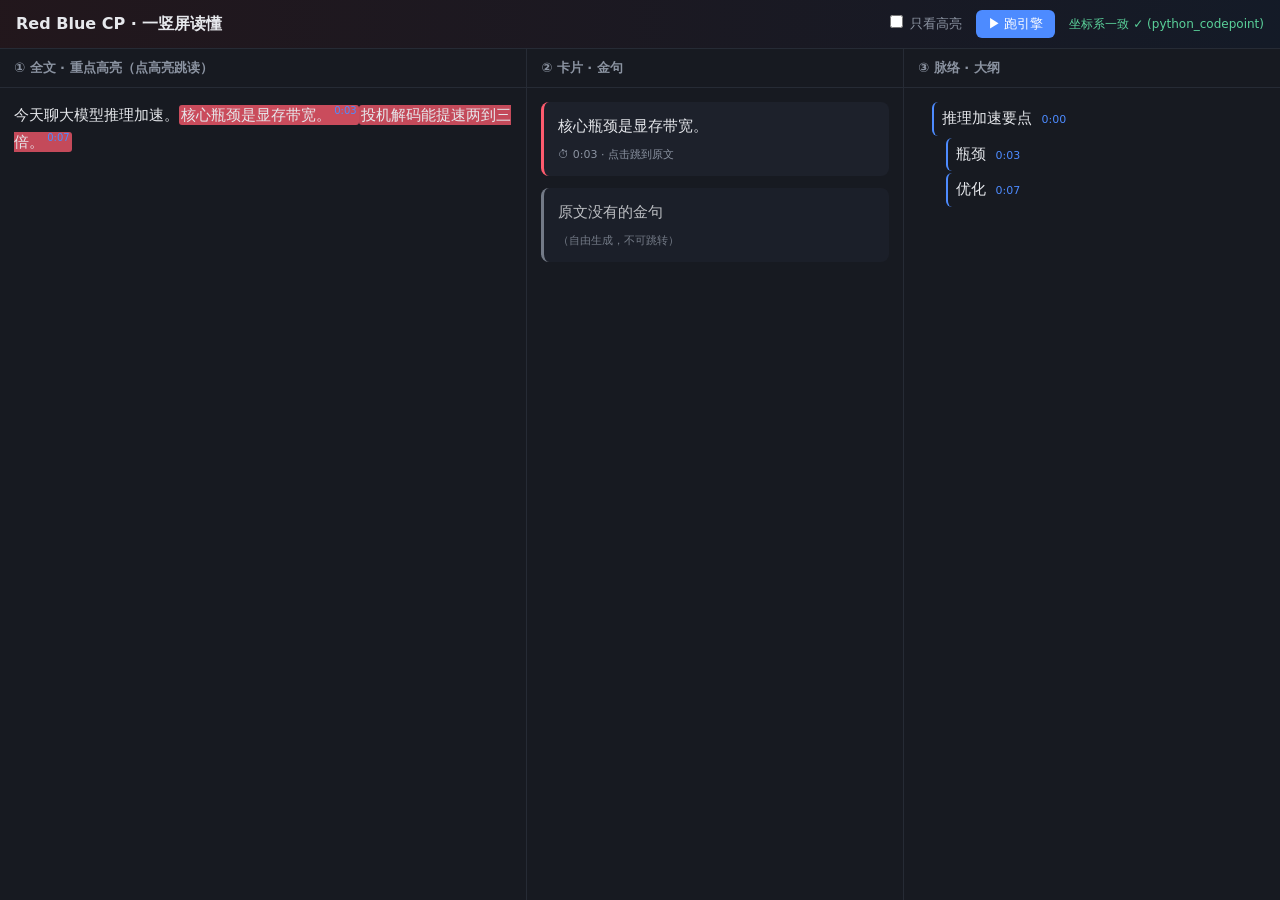
==== desktop/frontend/index.html @ 5aded584 "feat(desktop): M6e+d 最小桌面壳（Tauri v2 + PyInstaller sidecar + 三形态渲染） - sidecar spike：rbcp_sidecar.py 读" ====
<!DOCTYPE html>
<html lang="zh-CN">
<head>
  <meta charset="UTF-8" />
  <meta name="viewport" content="width=device-width, initial-scale=1.0" />
  <title>RBCP Desktop · 三形态速览</title>
  <link rel="stylesheet" href="styles.css" />
</head>
<body>
  <header class="topbar">
    <h1>Red Blue CP · 一竖屏读懂</h1>
    <div class="controls">
      <label class="switch">
        <input type="checkbox" id="only-highlights" />
        只看高亮
      </label>
      <button id="run-sidecar" title="联调期调 PyInstaller sidecar 跑引擎">▶ 跑引擎</button>
      <span id="sha-banner"></span>
    </div>
  </header>

  <main id="three-forms" class="grid">
    <section id="col-fulltext" class="col">
      <div class="col-head">① 全文 · 重点高亮（点高亮跳读）</div>
      <div class="col-body"></div>
    </section>
    <section id="col-cards" class="col">
      <div class="col-head">② 卡片 · 金句</div>
      <div class="col-body"></div>
    </section>
    <section id="col-outline" class="col">
      <div class="col-head">③ 脉络 · 大纲</div>
      <div class="col-body"></div>
    </section>
  </main>

  <script type="module" src="app.js"></script>
</body>
</html>
---- desktop/frontend/styles.css ----
:root {
  --bg: #0f1115;
  --panel: #171a21;
  --border: #262b35;
  --text: #e6e8ec;
  --muted: #8b93a1;
  --accent: #ff5b6e;   /* 红 */
  --accent2: #4d8bff;  /* 蓝 */
  --hl-base: 255, 91, 110;
}

* { box-sizing: border-box; }
html, body { height: 100%; margin: 0; }
body {
  background: var(--bg);
  color: var(--text);
  font: 15px/1.7 -apple-system, "PingFang SC", "Microsoft YaHei", system-ui, sans-serif;
  display: flex;
  flex-direction: column;
}

.topbar {
  display: flex;
  align-items: center;
  justify-content: space-between;
  padding: 10px 16px;
  border-bottom: 1px solid var(--border);
  background: linear-gradient(90deg, rgba(255,91,110,.08), rgba(77,139,255,.08));
}
.topbar h1 { font-size: 16px; margin: 0; font-weight: 600; }
.controls { display: flex; align-items: center; gap: 14px; }
.switch { font-size: 13px; color: var(--muted); cursor: pointer; user-select: none; }
#run-sidecar {
  background: var(--accent2); color: #fff; border: 0; border-radius: 6px;
  padding: 5px 12px; font-size: 13px; cursor: pointer;
}
#run-sidecar:hover { filter: brightness(1.1); }
#sha-banner { font-size: 12px; }
.sha-ok { color: #5ad19a; }
.sha-bad { color: var(--accent); font-weight: 600; }

/* 同屏三块：一竖屏读懂 */
.grid {
  flex: 1;
  display: grid;
  grid-template-columns: 1.4fr 1fr 1fr;
  gap: 1px;
  background: var(--border);
  overflow: hidden;
}
.col {
  background: var(--panel);
  display: flex;
  flex-direction: column;
  min-height: 0;
}
.col-head {
  padding: 8px 14px;
  font-size: 13px;
  font-weight: 600;
  color: var(--muted);
  border-bottom: 1px solid var(--border);
  position: sticky;
  top: 0;
  background: var(--panel);
}
.col-body { padding: 14px; overflow-y: auto; flex: 1; }

/* ① 全文 + 高亮 */
.fulltext { white-space: pre-wrap; word-break: break-word; }
.fulltext .plain { color: var(--text); }
.hl {
  background: rgba(var(--hl-base), var(--hl-alpha, 0.5));
  border-radius: 3px;
  padding: 1px 2px;
  cursor: pointer;
  transition: outline .15s;
}
.hl:hover { outline: 1px solid var(--accent); }
.hl .ts { font-size: 10px; color: var(--accent2); vertical-align: super; }
.fulltext.only-hl .plain { opacity: 0.18; }
.fulltext.only-hl .hl { background: rgba(var(--hl-base), 0.65); }
@keyframes flash {
  0% { outline: 2px solid var(--accent); }
  100% { outline: 2px solid transparent; }
}
.hl.flash { animation: flash 1.2s ease-out; }

/* ② 卡片 */
.cards { display: flex; flex-direction: column; gap: 12px; }
.card {
  margin: 0;
  background: #1d212b;
  border-left: 3px solid var(--accent);
  border-radius: 8px;
  padding: 12px 14px;
}
.card.free { border-left-color: var(--muted); opacity: 0.8; }
.card.clickable { cursor: pointer; }
.card.clickable:hover { background: #232834; }
.card .quote { margin: 0 0 6px; font-size: 15px; }
.card .meta { font-size: 11px; color: var(--muted); }

/* ③ 大纲 */
.outline, .outline ul { list-style: none; margin: 0; padding-left: 14px; }
.outline > li { margin-bottom: 4px; }
.ol-title {
  padding: 4px 8px;
  border-radius: 6px;
  border-left: 2px solid var(--accent2);
  margin-bottom: 2px;
}
.ol-title.clickable { cursor: pointer; }
.ol-title.clickable:hover { background: #232834; }
.ol-title.free { color: var(--muted); border-left-color: var(--border); }
.ol-title .ts { font-size: 11px; color: var(--accent2); margin-left: 6px; }
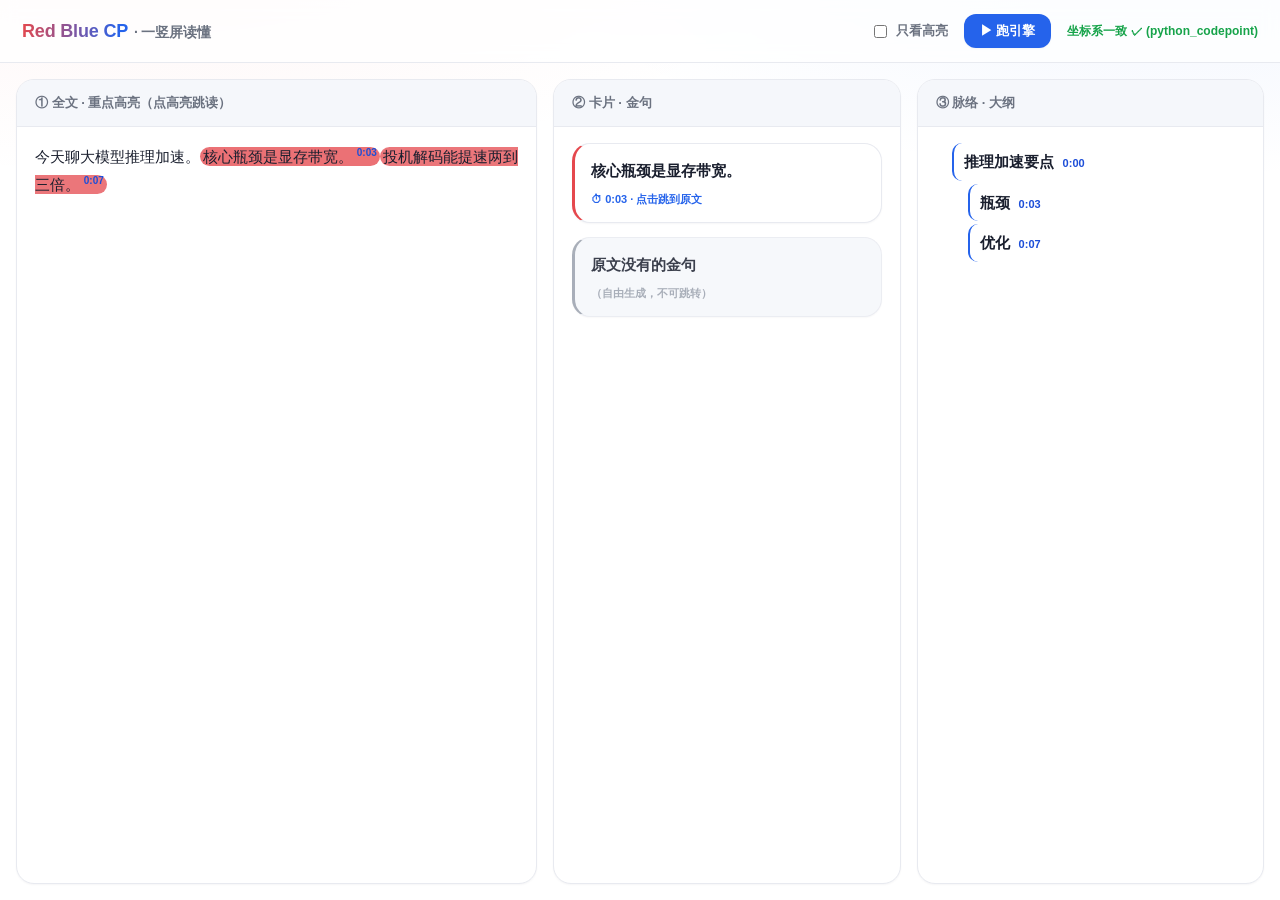
==== commit 3aefbc5f: "design(desktop): Desktop 套用 V0.5「红蓝品牌」设计系统 + 立 DESIGN.md 用户反馈 Desktop 第一版（fan-out spike）是暗色 generic " ====
--- a/desktop/frontend/index.html
+++ b/desktop/frontend/index.html
@@ -4,11 +4,13 @@
   <meta charset="UTF-8" />
   <meta name="viewport" content="width=device-width, initial-scale=1.0" />
   <title>RBCP Desktop · 三形态速览</title>
+  <link rel="preconnect" href="https://fonts.bunny.net" crossorigin />
+  <link href="https://fonts.bunny.net/css?family=plus-jakarta-sans:500,600,700,800" rel="stylesheet" />
   <link rel="stylesheet" href="styles.css" />
 </head>
 <body>
   <header class="topbar">
-    <h1>Red Blue CP · 一竖屏读懂</h1>
+    <h1><span class="brand">Red Blue CP</span><span class="tag">· 一竖屏读懂</span></h1>
     <div class="controls">
       <label class="switch">
         <input type="checkbox" id="only-highlights" />
--- a/desktop/frontend/styles.css
+++ b/desktop/frontend/styles.css
@@ -1,116 +1,178 @@
+/* RBCP Desktop · 红蓝品牌设计系统（与 WebUI app/web/templates/base.html 同源，见 DESIGN.md）
+   红蓝撞色 / 大圆角 / 活泼友好 / 内容优先。亮色主题，白底双 glow。 */
 :root {
-  --bg: #0f1115;
-  --panel: #171a21;
-  --border: #262b35;
-  --text: #e6e8ec;
-  --muted: #8b93a1;
-  --accent: #ff5b6e;   /* 红 */
-  --accent2: #4d8bff;  /* 蓝 */
-  --hl-base: 255, 91, 110;
+  color-scheme: light;
+
+  --rb-red: #e5484d;
+  --rb-red-strong: #cf3a40;
+  --rb-blue: #2563eb;
+  --rb-blue-strong: #1d4ed8;
+  --rb-green: #16a34a;
+  --rb-amber: #d9821a;
+
+  --text: #1a1f2e;
+  --muted: #6b7280;
+  --faint: #9aa1ad;
+  --line: #e8eaf0;
+  --bg: #ffffff;
+  --soft: #f5f7fb;
+  --soft-2: #eef1f8;
+
+  --r-card: 18px;
+  --r-btn: 12px;
+  --r-sm: 10px;
+  --r-pill: 999px;
+  --shadow-sm: 0 1px 2px rgba(20, 30, 60, 0.04);
+  --shadow-md: 0 6px 22px rgba(20, 30, 60, 0.08);
+
+  --font-ui: "Plus Jakarta Sans", -apple-system, BlinkMacSystemFont, "Segoe UI",
+    "PingFang SC", "Hiragino Sans GB", "Microsoft YaHei", sans-serif;
+  --font-mono: ui-monospace, SFMono-Regular, "JetBrains Mono", Menlo, Consolas, monospace;
+
+  --hl-base: 229, 72, 77;   /* --rb-red 的 rgb，给高亮半透明底用 */
 }
 
 * { box-sizing: border-box; }
 html, body { height: 100%; margin: 0; }
 body {
-  background: var(--bg);
   color: var(--text);
-  font: 15px/1.7 -apple-system, "PingFang SC", "Microsoft YaHei", system-ui, sans-serif;
+  background:
+    radial-gradient(1100px 420px at 12% -8%, rgba(229, 72, 77, 0.06), transparent 60%),
+    radial-gradient(1100px 420px at 92% -8%, rgba(37, 99, 235, 0.07), transparent 60%),
+    var(--bg);
+  font-family: var(--font-ui);
+  font-size: 15px;
+  line-height: 1.7;
+  font-weight: 500;
+  -webkit-font-smoothing: antialiased;
   display: flex;
   flex-direction: column;
 }
 
+/* 顶栏 */
 .topbar {
   display: flex;
   align-items: center;
   justify-content: space-between;
-  padding: 10px 16px;
-  border-bottom: 1px solid var(--border);
-  background: linear-gradient(90deg, rgba(255,91,110,.08), rgba(77,139,255,.08));
+  padding: 14px 22px;
+  border-bottom: 1px solid var(--line);
+  background: rgba(255, 255, 255, 0.72);
+  backdrop-filter: saturate(1.4) blur(8px);
 }
-.topbar h1 { font-size: 16px; margin: 0; font-weight: 600; }
-.controls { display: flex; align-items: center; gap: 14px; }
-.switch { font-size: 13px; color: var(--muted); cursor: pointer; user-select: none; }
+.topbar h1 {
+  margin: 0;
+  font-size: 18px;
+  font-weight: 800;
+  letter-spacing: -0.01em;
+}
+/* 签名红→蓝渐变品牌字 */
+.topbar h1 .brand {
+  background: linear-gradient(96deg, var(--rb-red) 0%, var(--rb-blue) 92%);
+  -webkit-background-clip: text;
+  background-clip: text;
+  color: transparent;
+}
+.topbar h1 .tag { color: var(--muted); font-weight: 600; font-size: 14px; margin-left: 6px; }
+
+.controls { display: flex; align-items: center; gap: 16px; }
+.switch {
+  font-size: 13px; color: var(--muted); cursor: pointer; user-select: none;
+  font-weight: 600; display: inline-flex; align-items: center; gap: 6px;
+}
+.switch input { accent-color: var(--rb-red); }
 #run-sidecar {
-  background: var(--accent2); color: #fff; border: 0; border-radius: 6px;
-  padding: 5px 12px; font-size: 13px; cursor: pointer;
+  background: var(--rb-blue); color: #fff; border: 0; border-radius: var(--r-btn);
+  padding: 8px 16px; font-size: 13px; font-weight: 700; cursor: pointer;
+  font-family: inherit; box-shadow: var(--shadow-sm);
+  transition: filter .15s, transform .05s, box-shadow .15s;
 }
-#run-sidecar:hover { filter: brightness(1.1); }
-#sha-banner { font-size: 12px; }
-.sha-ok { color: #5ad19a; }
-.sha-bad { color: var(--accent); font-weight: 600; }
+#run-sidecar:hover { filter: brightness(1.06); box-shadow: var(--shadow-md); }
+#run-sidecar:active { transform: translateY(1px); }
+#sha-banner { font-size: 12px; font-weight: 600; }
+.sha-ok { color: var(--rb-green); }
+.sha-bad { color: var(--rb-red); font-weight: 700; }
 
 /* 同屏三块：一竖屏读懂 */
 .grid {
   flex: 1;
   display: grid;
-  grid-template-columns: 1.4fr 1fr 1fr;
-  gap: 1px;
-  background: var(--border);
+  grid-template-columns: 1.5fr 1fr 1fr;
+  gap: 16px;
+  padding: 16px;
   overflow: hidden;
 }
 .col {
-  background: var(--panel);
+  background: var(--bg);
+  border: 1px solid var(--line);
+  border-radius: var(--r-card);
+  box-shadow: var(--shadow-sm);
   display: flex;
   flex-direction: column;
   min-height: 0;
+  overflow: hidden;
 }
 .col-head {
-  padding: 8px 14px;
+  padding: 12px 18px;
   font-size: 13px;
-  font-weight: 600;
+  font-weight: 700;
   color: var(--muted);
-  border-bottom: 1px solid var(--border);
+  border-bottom: 1px solid var(--line);
+  background: var(--soft);
   position: sticky;
   top: 0;
-  background: var(--panel);
 }
-.col-body { padding: 14px; overflow-y: auto; flex: 1; }
+.col-body { padding: 16px 18px; overflow-y: auto; flex: 1; }
 
 /* ① 全文 + 高亮 */
-.fulltext { white-space: pre-wrap; word-break: break-word; }
+.fulltext { white-space: pre-wrap; word-break: break-word; line-height: 1.85; }
 .fulltext .plain { color: var(--text); }
 .hl {
-  background: rgba(var(--hl-base), var(--hl-alpha, 0.5));
-  border-radius: 3px;
-  padding: 1px 2px;
+  background: rgba(var(--hl-base), var(--hl-alpha, 0.18));
+  border-radius: var(--r-sm);
+  padding: 1px 3px;
   cursor: pointer;
-  transition: outline .15s;
+  transition: background .15s, outline .15s;
 }
-.hl:hover { outline: 1px solid var(--accent); }
-.hl .ts { font-size: 10px; color: var(--accent2); vertical-align: super; }
-.fulltext.only-hl .plain { opacity: 0.18; }
-.fulltext.only-hl .hl { background: rgba(var(--hl-base), 0.65); }
+.hl:hover { outline: 2px solid var(--rb-red); background: rgba(var(--hl-base), 0.3); }
+.hl .ts { font-size: 10px; color: var(--rb-blue-strong); font-weight: 700; vertical-align: super; margin-left: 1px; }
+.fulltext.only-hl .plain { opacity: 0.22; }
+.fulltext.only-hl .hl { background: rgba(var(--hl-base), 0.4); }
 @keyframes flash {
-  0% { outline: 2px solid var(--accent); }
+  0% { outline: 2px solid var(--rb-red); background: rgba(var(--hl-base), 0.45); }
   100% { outline: 2px solid transparent; }
 }
 .hl.flash { animation: flash 1.2s ease-out; }
 
 /* ② 卡片 */
-.cards { display: flex; flex-direction: column; gap: 12px; }
+.cards { display: flex; flex-direction: column; gap: 14px; }
 .card {
   margin: 0;
-  background: #1d212b;
-  border-left: 3px solid var(--accent);
-  border-radius: 8px;
-  padding: 12px 14px;
+  background: var(--bg);
+  border: 1px solid var(--line);
+  border-left: 3px solid var(--rb-red);
+  border-radius: var(--r-card);
+  padding: 14px 16px;
+  box-shadow: var(--shadow-sm);
+  transition: box-shadow .15s, transform .05s;
 }
-.card.free { border-left-color: var(--muted); opacity: 0.8; }
+.card.free { border-left-color: var(--faint); background: var(--soft); opacity: 0.85; }
 .card.clickable { cursor: pointer; }
-.card.clickable:hover { background: #232834; }
-.card .quote { margin: 0 0 6px; font-size: 15px; }
-.card .meta { font-size: 11px; color: var(--muted); }
+.card.clickable:hover { box-shadow: var(--shadow-md); transform: translateY(-1px); }
+.card .quote { margin: 0 0 6px; font-size: 15px; font-weight: 600; }
+.card .meta { font-size: 11px; color: var(--rb-blue); font-weight: 600; }
+.card.free .meta { color: var(--faint); }
 
 /* ③ 大纲 */
-.outline, .outline ul { list-style: none; margin: 0; padding-left: 14px; }
-.outline > li { margin-bottom: 4px; }
+.outline, .outline ul { list-style: none; margin: 0; padding-left: 16px; }
+.outline > li { margin-bottom: 6px; }
 .ol-title {
-  padding: 4px 8px;
-  border-radius: 6px;
-  border-left: 2px solid var(--accent2);
-  margin-bottom: 2px;
+  padding: 6px 10px;
+  border-radius: var(--r-sm);
+  border-left: 2px solid var(--rb-blue);
+  margin-bottom: 3px;
+  font-weight: 600;
 }
-.ol-title.clickable { cursor: pointer; }
-.ol-title.clickable:hover { background: #232834; }
-.ol-title.free { color: var(--muted); border-left-color: var(--border); }
-.ol-title .ts { font-size: 11px; color: var(--accent2); margin-left: 6px; }
+.ol-title.clickable { cursor: pointer; transition: background .15s; }
+.ol-title.clickable:hover { background: var(--soft-2); }
+.ol-title.free { color: var(--muted); border-left-color: var(--line); font-weight: 500; }
+.ol-title .ts { font-size: 11px; color: var(--rb-blue-strong); font-weight: 700; margin-left: 6px; }
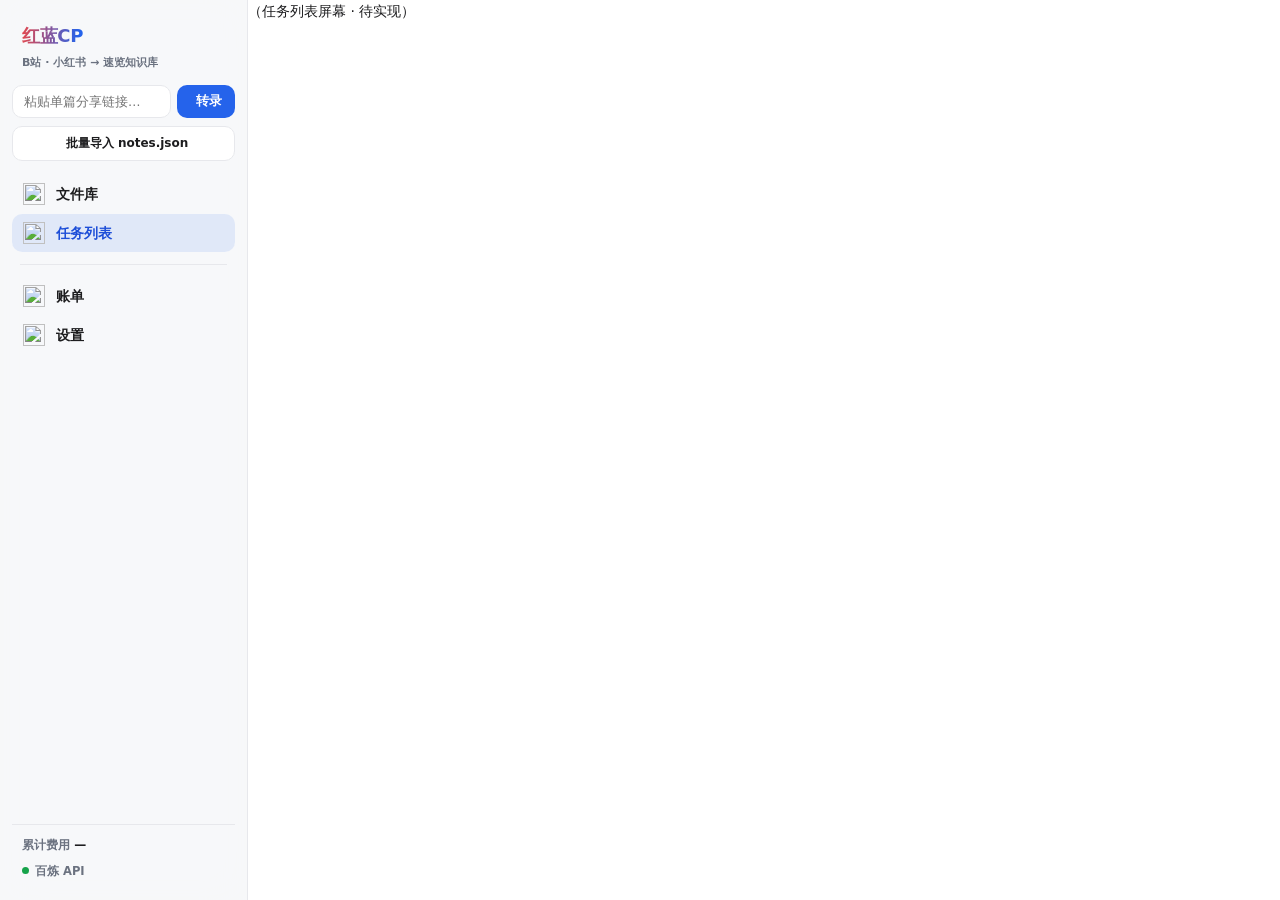
==== commit fcec38ba: "feat(desktop): Phase 3 前端地基（模块化脚手架 + api.js 契约 + 各屏 stub） mockup → 模块化：index.html（sidebar + 5 .scree" ====
--- a/desktop/frontend/index.html
+++ b/desktop/frontend/index.html
@@ -1,41 +1,57 @@
 <!DOCTYPE html>
 <html lang="zh-CN">
 <head>
-  <meta charset="UTF-8" />
-  <meta name="viewport" content="width=device-width, initial-scale=1.0" />
-  <title>RBCP Desktop · 三形态速览</title>
-  <link rel="preconnect" href="https://fonts.bunny.net" crossorigin />
-  <link href="https://fonts.bunny.net/css?family=plus-jakarta-sans:500,600,700,800" rel="stylesheet" />
-  <link rel="stylesheet" href="styles.css" />
+<meta charset="UTF-8">
+<meta name="viewport" content="width=device-width, initial-scale=1.0">
+<title>Red Blue CP · 桌面</title>
+<link href="https://fonts.bunny.net/css?family=plus-jakarta-sans:500,600,700,800" rel="stylesheet">
+<script src="https://unpkg.com/lucide@latest"></script>
+<link rel="stylesheet" href="styles.css">
 </head>
 <body>
-  <header class="topbar">
-    <h1><span class="brand">Red Blue CP</span><span class="tag">· 一竖屏读懂</span></h1>
-    <div class="controls">
-      <label class="switch">
-        <input type="checkbox" id="only-highlights" />
-        只看高亮
-      </label>
-      <button id="run-sidecar" title="联调期调 PyInstaller sidecar 跑引擎">▶ 跑引擎</button>
-      <span id="sha-banner"></span>
+
+<aside class="sidebar">
+  <div class="brand"><h1><span class="g">红蓝CP</span></h1><div class="tag">B站 · 小红书 → 速览知识库</div></div>
+  <div class="newblock">
+    <div class="url-row"><input placeholder="粘贴单篇分享链接…"><button class="btn-primary"><i data-lucide="sparkles"></i>转录</button></div>
+    <button class="btn-soft"><i data-lucide="file-json-2"></i>批量导入 notes.json</button>
+    <div id="compose-mount"></div>
+  </div>
+  <nav class="nav">
+    <div class="nav-item" data-s="library"><img class="navic" src="https://api.iconify.design/flat-color-icons/library.svg" alt="">文件库</div>
+    <div class="nav-item active" data-s="jobs"><img class="navic" src="https://api.iconify.design/flat-color-icons/todo-list.svg" alt="">任务列表</div>
+    <div class="nav-sep"></div>
+    <div class="nav-item" data-s="usage"><img class="navic" src="https://api.iconify.design/flat-color-icons/currency-exchange.svg" alt="">账单</div>
+    <div class="nav-item" data-s="settings"><img class="navic" src="https://api.iconify.design/flat-color-icons/settings.svg" alt="">设置</div>
+  </nav>
+  <div class="sidebar-foot">
+    <div class="cost">累计费用 <b id="cum-cost">—</b></div>
+    <div class="api-status"><span class="dot g"></span>百炼 API</div>
+  </div>
+</aside>
+
+<div class="main">
+  <section class="screen" id="library"><div class="screen-mount"></div></section>
+  <section class="screen active" id="jobs"><div class="screen-mount"></div></section>
+  <section class="screen" id="reader"><div class="screen-mount"></div></section>
+  <section class="screen" id="usage"><div class="screen-mount"></div></section>
+  <section class="screen" id="settings"><div class="screen-mount"></div></section>
+</div>
+
+<!-- 批量导入 notes.json（app.js 给 #modal 加 .on 显示） -->
+<div class="modal-bg" id="modal">
+  <div class="modal">
+    <h3>批量导入 notes.json</h3>
+    <p>从浏览器插件导出的 notes.json（文件或剪贴板），逐条转录。</p>
+    <div class="modal-mount"></div>
+    <div class="acts">
+      <button class="toggle">取消</button>
+      <button class="btn-primary">导入</button>
     </div>
-  </header>
+  </div>
+</div>
 
-  <main id="three-forms" class="grid">
-    <section id="col-fulltext" class="col">
-      <div class="col-head">① 全文 · 重点高亮（点高亮跳读）</div>
-      <div class="col-body"></div>
-    </section>
-    <section id="col-cards" class="col">
-      <div class="col-head">② 卡片 · 金句</div>
-      <div class="col-body"></div>
-    </section>
-    <section id="col-outline" class="col">
-      <div class="col-head">③ 脉络 · 大纲</div>
-      <div class="col-body"></div>
-    </section>
-  </main>
-
-  <script type="module" src="app.js"></script>
+<script type="module" src="app.js"></script>
+<script>if(window.lucide) lucide.createIcons();</script>
 </body>
 </html>
--- a/desktop/frontend/styles.css
+++ b/desktop/frontend/styles.css
@@ -1,178 +1,189 @@
-/* RBCP Desktop · 红蓝品牌设计系统（与 WebUI app/web/templates/base.html 同源，见 DESIGN.md）
-   红蓝撞色 / 大圆角 / 活泼友好 / 内容优先。亮色主题，白底双 glow。 */
-:root {
-  color-scheme: light;
+:root{
+  --rb-red:#e5484d; --rb-red-strong:#cf3a40; --rb-blue:#2563eb; --rb-blue-strong:#1d4ed8;
+  --rb-green:#16a34a; --rb-amber:#d9821a;
+  --text:#1d1d1f; --muted:#6b7280; --faint:#8a909c; --line:#e7e8ec;
+  --bg:#ffffff; --soft:#f6f7f9; --soft-2:#eef0f4;
+  --r-card:14px; --r-btn:10px; --r-sm:8px; --r-pill:999px;
+  --shadow-sm:0 1px 2px rgba(20,30,60,.05); --shadow-md:0 4px 16px rgba(20,30,60,.08);
+  --font-ui:-apple-system,BlinkMacSystemFont,"SF Pro Text","SF Pro Display","PingFang SC","Plus Jakarta Sans","Hiragino Sans GB",system-ui,sans-serif;
+  --hl-base:229,72,77;
+}
+*{box-sizing:border-box;}
+html,body{height:100%;margin:0;}
+body{ color:var(--text); font-family:var(--font-ui); font-size:14px; line-height:1.6; font-weight:500; -webkit-font-smoothing:antialiased; background:var(--soft); display:flex; height:100vh; overflow:hidden; }
+svg.lu{ width:17px; height:17px; stroke-width:2; vertical-align:middle; }
 
-  --rb-red: #e5484d;
-  --rb-red-strong: #cf3a40;
-  --rb-blue: #2563eb;
-  --rb-blue-strong: #1d4ed8;
-  --rb-green: #16a34a;
-  --rb-amber: #d9821a;
+/* ====== sidebar ====== */
+.sidebar{ width:248px; flex:0 0 248px; height:100%; background:rgba(247,248,250,.86); backdrop-filter:saturate(1.3) blur(20px); border-right:1px solid var(--line); display:flex; flex-direction:column; padding:16px 12px; }
+.brand{ padding:6px 10px 14px; display:flex; flex-direction:column; }
+.brand h1{ margin:0; font-size:18px; font-weight:800; letter-spacing:-.02em; }
+.brand h1 .g{ background:linear-gradient(96deg,var(--rb-red) 0%,var(--rb-blue) 92%); -webkit-background-clip:text; background-clip:text; color:transparent; }
+.brand .tag{ font-size:11px; color:var(--muted); font-weight:600; margin-top:3px; }
+.newblock{ margin-bottom:14px; }
+.url-row{ display:flex; gap:6px; }
+.url-row input{ flex:1; min-width:0; border:1px solid var(--line); border-radius:var(--r-btn); padding:8px 11px; font-family:inherit; font-size:12.5px; background:var(--bg); color:var(--text); }
+.url-row input:focus{ outline:none; border-color:var(--rb-blue); box-shadow:0 0 0 3px rgba(37,99,235,.12); }
+.btn-primary{ display:inline-flex; align-items:center; gap:6px; background:var(--rb-blue); color:#fff; border:0; border-radius:var(--r-btn); padding:8px 13px; font-size:12.5px; font-weight:700; cursor:pointer; font-family:inherit; transition:filter .15s,transform .04s; white-space:nowrap; }
+.btn-primary:hover{ filter:brightness(1.05); } .btn-primary:active{ transform:translateY(1px); }
+.btn-soft{ display:flex; align-items:center; justify-content:center; gap:7px; width:100%; margin-top:8px; background:var(--bg); color:var(--text); border:1px solid var(--line); border-radius:var(--r-btn); padding:8px; font-size:12px; font-weight:600; cursor:pointer; font-family:inherit; transition:background .15s; }
+.btn-soft:hover{ background:var(--soft-2); }
+.btn-soft svg.lu{ width:15px; height:15px; color:var(--muted); }
+.nav{ display:flex; flex-direction:column; gap:1px; }
+.nav-item{ display:flex; align-items:center; gap:11px; padding:8px 11px; border-radius:var(--r-btn); cursor:pointer; color:var(--text); font-weight:600; font-size:13.5px; transition:background .12s; }
+.nav-item .ico{ flex:0 0 24px; width:24px; height:24px; border-radius:7px; display:flex; align-items:center; justify-content:center; box-shadow:var(--shadow-sm); }
+.nav-item .ico svg.lu{ width:15px; height:15px; color:#fff; stroke-width:2.4; }
+.ico.blue{background:linear-gradient(160deg,#3b82f6,#2563eb);} .ico.orange{background:linear-gradient(160deg,#fbbf24,#f59e0b);} .ico.green{background:linear-gradient(160deg,#34d399,#16a34a);} .ico.gray{background:linear-gradient(160deg,#9aa1ad,#6b7280);}
+.nav-item:hover{ background:rgba(0,0,0,.045); }
+.nav-item.active{ background:rgba(37,99,235,.10); color:var(--rb-blue-strong); }
+.nav-item .badge{ margin-left:auto; font-size:11px; font-weight:700; background:var(--rb-amber); color:#fff; border-radius:var(--r-pill); padding:0 7px; }
+.nav-item .navic{ flex:0 0 22px; width:22px; height:22px; display:block; }
+.page-head img.ph-ic{ width:24px; height:24px; display:block; }
+.nav-sep{ height:1px; background:var(--line); margin:11px 8px; }
+.sidebar-foot{ margin-top:auto; padding:11px 10px 4px; border-top:1px solid var(--line); }
+.cost{ font-size:12px; color:var(--muted); font-weight:600; } .cost b{ color:var(--text); font-weight:800; }
+.api-status{ display:flex; align-items:center; gap:6px; font-size:11.5px; color:var(--muted); margin-top:6px; font-weight:600; }
+.dot{ width:7px; height:7px; border-radius:50%; display:inline-block; } .dot.g{background:var(--rb-green);}
+.dot.done{background:var(--rb-green);} .dot.run{background:var(--rb-blue);} .dot.pend{background:var(--rb-amber);} .dot.fail{background:var(--rb-red);}
 
-  --text: #1a1f2e;
-  --muted: #6b7280;
-  --faint: #9aa1ad;
-  --line: #e8eaf0;
-  --bg: #ffffff;
-  --soft: #f5f7fb;
-  --soft-2: #eef1f8;
+/* ====== main ====== */
+.main{ flex:1; height:100%; overflow:hidden; display:flex; flex-direction:column; background:var(--bg); }
+.screen{ display:none; flex:1; min-height:0; flex-direction:column; } .screen.active{ display:flex; }
+.page-head{ padding:20px 26px 12px; display:flex; align-items:center; gap:12px; }
+.page-head h2{ margin:0; font-size:19px; font-weight:800; letter-spacing:-.01em; }
+.page-head .sub{ font-size:12.5px; color:var(--muted); font-weight:600; }
+.page-body{ flex:1; min-height:0; overflow-y:auto; padding:4px 26px 26px; }
 
-  --r-card: 18px;
-  --r-btn: 12px;
-  --r-sm: 10px;
-  --r-pill: 999px;
-  --shadow-sm: 0 1px 2px rgba(20, 30, 60, 0.04);
-  --shadow-md: 0 6px 22px rgba(20, 30, 60, 0.08);
+/* library toolbar */
+.lib-tools{ display:flex; gap:10px; align-items:center; padding:0 26px 14px; }
+.search{ display:flex; align-items:center; gap:8px; flex:1; max-width:340px; border:1px solid var(--line); border-radius:var(--r-pill); padding:7px 14px; background:var(--bg); }
+.search input{ border:0; outline:none; flex:1; font-family:inherit; font-size:13px; background:transparent; color:var(--text); }
+.search svg.lu{ color:var(--faint); width:16px; height:16px; }
+.chips{ display:flex; gap:6px; }
+.chip{ font-size:12px; font-weight:700; padding:6px 13px; border-radius:var(--r-pill); border:1px solid var(--line); background:var(--bg); color:var(--muted); cursor:pointer; }
+.chip.on{ background:var(--text); color:#fff; border-color:var(--text); }
+.chip.blue.on{ background:var(--rb-blue); border-color:var(--rb-blue); }
+.chip.red.on{ background:var(--rb-red); border-color:var(--rb-red); }
+.right{ margin-left:auto; display:flex; gap:8px; align-items:center; }
+.sort{ border:1px solid var(--line); border-radius:var(--r-pill); padding:7px 12px; font-family:inherit; font-size:12.5px; background:var(--bg); color:var(--text); font-weight:600; cursor:pointer; }
+.vt{ display:flex; border:1px solid var(--line); border-radius:var(--r-btn); overflow:hidden; }
+.vt button{ border:0; background:var(--bg); padding:7px 10px; cursor:pointer; color:var(--muted); display:flex; align-items:center; }
+.vt button.on{ background:var(--soft-2); color:var(--rb-blue-strong); }
+.vt button svg.lu{ width:16px; height:16px; }
 
-  --font-ui: "Plus Jakarta Sans", -apple-system, BlinkMacSystemFont, "Segoe UI",
-    "PingFang SC", "Hiragino Sans GB", "Microsoft YaHei", sans-serif;
-  --font-mono: ui-monospace, SFMono-Regular, "JetBrains Mono", Menlo, Consolas, monospace;
+/* library grid */
+.lib-grid{ display:grid; grid-template-columns:repeat(auto-fill,minmax(226px,1fr)); gap:14px; }
+.lib-grid.list{ display:flex; flex-direction:column; gap:7px; }
+.lib-card{ background:var(--bg); border:1px solid var(--line); border-radius:var(--r-card); box-shadow:var(--shadow-sm); overflow:hidden; cursor:pointer; transition:box-shadow .15s,transform .06s,border-color .15s; }
+.lib-card:hover{ box-shadow:var(--shadow-md); transform:translateY(-2px); border-color:#dfe2ea; }
+.lib-cover{ height:92px; background:linear-gradient(120deg,var(--soft-2),#e6e9f1); display:flex; align-items:center; justify-content:center; color:var(--faint); }
+.lib-cover svg.lu{ width:26px; height:26px; }
+.lib-meta{ padding:11px 13px; }
+.plat{ display:inline-flex; align-items:center; gap:4px; font-size:10.5px; font-weight:800; padding:2px 8px; border-radius:var(--r-pill); }
+.plat svg.lu{ width:12px; height:12px; }
+.plat img.plogo{ width:13px; height:13px; display:block; }
+.plat.b{ background:rgba(37,99,235,.10); color:var(--rb-blue-strong); }
+.plat.x{ background:rgba(229,72,77,.10); color:var(--rb-red-strong); }
+.lib-title{ font-size:13.5px; font-weight:700; margin:8px 0 6px; line-height:1.4; display:-webkit-box; -webkit-line-clamp:2; -webkit-box-orient:vertical; overflow:hidden; }
+.lib-sub{ font-size:11px; color:var(--muted); font-weight:600; display:flex; gap:8px; flex-wrap:wrap; align-items:center; }
+.read-flag{ color:var(--rb-green); font-weight:800; display:inline-flex; align-items:center; gap:3px; }
+.read-flag svg.lu{ width:12px; height:12px; }
+.lib-grid.list .lib-card{ display:flex; align-items:center; }
+.lib-grid.list .lib-cover{ width:64px; height:46px; flex:0 0 64px; }
+.lib-grid.list .lib-cover svg.lu{ width:18px; height:18px; }
+.lib-grid.list .lib-meta{ flex:1; padding:8px 16px; display:flex; align-items:center; gap:14px; }
+.lib-grid.list .lib-title{ -webkit-line-clamp:1; margin:0; flex:1; }
 
-  --hl-base: 229, 72, 77;   /* --rb-red 的 rgb，给高亮半透明底用 */
-}
+/* jobs */
+.job{ display:flex; align-items:center; gap:14px; background:var(--bg); border:1px solid var(--line); border-radius:var(--r-card); box-shadow:var(--shadow-sm); padding:13px 17px; margin-bottom:9px; }
+.job .st{ display:flex; align-items:center; gap:7px; font-size:12px; font-weight:700; width:80px; flex:0 0 80px; }
+.st.done{color:var(--rb-green);} .st.run{color:var(--rb-blue);} .st.pend{color:var(--rb-amber);} .st.fail{color:var(--rb-red);}
+.job .info{ flex:1; min-width:0; } .job .jt{ font-size:13.5px; font-weight:700; } .job .ju{ font-size:11px; color:var(--faint); font-weight:600; margin-top:2px; }
+.job .act{ display:flex; gap:7px; }
+.mini{ display:inline-flex; align-items:center; gap:5px; font-size:12px; font-weight:700; padding:6px 11px; border-radius:var(--r-btn); border:1px solid var(--line); background:var(--bg); color:var(--rb-blue-strong); cursor:pointer; }
+.mini:hover{ background:var(--soft); } .mini.red{ color:var(--rb-red-strong); } .mini svg.lu{ width:14px; height:14px; }
+.progress{ height:5px; border-radius:var(--r-pill); background:var(--soft-2); overflow:hidden; width:120px; } .progress>i{ display:block; height:100%; background:var(--rb-blue); }
+.fail-note{ font-size:11px; color:#be123c; background:#fff1f2; border:1px solid #fecdd3; border-radius:var(--r-sm); padding:2px 8px; font-weight:600; }
+.batch{ background:var(--soft); border:1px solid var(--line); border-radius:var(--r-card); padding:14px 18px; margin-bottom:14px; }
+.batch .bt{ font-weight:800; font-size:13.5px; display:flex; align-items:center; gap:8px; } .batch .bt svg.lu{ color:var(--rb-blue); }
+.batch .counts{ font-size:12px; color:var(--muted); font-weight:600; margin-top:6px; }
 
-* { box-sizing: border-box; }
-html, body { height: 100%; margin: 0; }
-body {
-  color: var(--text);
-  background:
-    radial-gradient(1100px 420px at 12% -8%, rgba(229, 72, 77, 0.06), transparent 60%),
-    radial-gradient(1100px 420px at 92% -8%, rgba(37, 99, 235, 0.07), transparent 60%),
-    var(--bg);
-  font-family: var(--font-ui);
-  font-size: 15px;
-  line-height: 1.7;
-  font-weight: 500;
-  -webkit-font-smoothing: antialiased;
-  display: flex;
-  flex-direction: column;
-}
+/* reader */
+.reader-head{ padding:13px 24px; border-bottom:1px solid var(--line); display:flex; align-items:center; gap:14px; }
+.back{ display:inline-flex; align-items:center; justify-content:center; color:var(--rb-blue-strong); cursor:pointer; background:var(--soft-2); border:0; border-radius:var(--r-btn); width:34px; height:34px; }
+.reader-head .rt{ font-size:15px; font-weight:800; } .reader-head .rm{ font-size:11.5px; color:var(--muted); font-weight:600; margin-top:2px; }
+.reader-head .tools{ margin-left:auto; display:flex; gap:8px; align-items:center; }
+.seg{ display:flex; background:var(--soft-2); border-radius:var(--r-btn); padding:3px; gap:2px; }
+.seg button{ display:flex; align-items:center; gap:6px; border:0; background:transparent; font-family:inherit; font-size:12px; font-weight:700; color:var(--muted); padding:6px 11px; border-radius:7px; cursor:pointer; }
+.seg button .lvl{ font-size:9px; font-weight:800; opacity:.7; }
+.seg button.on{ background:var(--bg); color:var(--text); box-shadow:var(--shadow-sm); }
+.seg button.on .lvl{ color:var(--rb-blue); opacity:1; }
+.toggle{ display:inline-flex; align-items:center; gap:6px; font-size:12px; font-weight:700; padding:7px 11px; border-radius:var(--r-btn); border:1px solid var(--line); background:var(--bg); color:var(--muted); cursor:pointer; font-family:inherit; }
+.toggle.on{ background:var(--rb-red); color:#fff; border-color:var(--rb-red); }
+.toggle svg.lu{ width:15px; height:15px; }
 
-/* 顶栏 */
-.topbar {
-  display: flex;
-  align-items: center;
-  justify-content: space-between;
-  padding: 14px 22px;
-  border-bottom: 1px solid var(--line);
-  background: rgba(255, 255, 255, 0.72);
-  backdrop-filter: saturate(1.4) blur(8px);
-}
-.topbar h1 {
-  margin: 0;
-  font-size: 18px;
-  font-weight: 800;
-  letter-spacing: -0.01em;
-}
-/* 签名红→蓝渐变品牌字 */
-.topbar h1 .brand {
-  background: linear-gradient(96deg, var(--rb-red) 0%, var(--rb-blue) 92%);
-  -webkit-background-clip: text;
-  background-clip: text;
-  color: transparent;
-}
-.topbar h1 .tag { color: var(--muted); font-weight: 600; font-size: 14px; margin-left: 6px; }
+.rview{ display:none; flex:1; min-height:0; } .rview.on{ display:flex; }
+#rv-digest{ display:none; }
+#rv-digest.on{ display:grid; grid-template-columns:1.6fr 1fr 1fr; gap:16px; padding:16px 24px; overflow:hidden; }
+.col{ background:var(--bg); border:1px solid var(--line); border-radius:var(--r-card); box-shadow:var(--shadow-sm); display:flex; flex-direction:column; min-height:0; overflow:hidden; }
+.col-head{ padding:10px 16px; font-size:12.5px; font-weight:700; color:var(--muted); border-bottom:1px solid var(--line); background:var(--soft); }
+.col-head .n{ color:var(--rb-blue-strong); font-weight:800; margin-right:5px; }
+.col-body{ padding:15px 17px; overflow-y:auto; flex:1; }
+.fulltext{ white-space:pre-wrap; word-break:break-word; line-height:1.95; }
+.hl{ background:rgba(var(--hl-base),.16); border-radius:var(--r-sm); padding:1px 3px; cursor:pointer; }
+.hl:hover{ background:rgba(var(--hl-base),.28); }
+.hl .ts{ font-size:10px; color:var(--rb-blue-strong); font-weight:700; vertical-align:super; margin-left:1px; }
+.fulltext.only-hl .plain{ opacity:.2; } .fulltext.only-hl .hl{ background:rgba(var(--hl-base),.34); }
+.cards{ display:flex; flex-direction:column; gap:12px; }
+.card{ background:var(--bg); border:1px solid var(--line); border-left:3px solid var(--rb-red); border-radius:var(--r-card); padding:12px 14px; box-shadow:var(--shadow-sm); cursor:pointer; transition:box-shadow .15s,transform .05s; }
+.card:hover{ box-shadow:var(--shadow-md); transform:translateY(-1px); }
+.card.free{ border-left-color:var(--faint); background:var(--soft); opacity:.85; cursor:default; }
+.card .quote{ margin:0 0 6px; font-size:13.5px; font-weight:600; line-height:1.5; } .card .meta{ font-size:11px; color:var(--rb-blue); font-weight:700; } .card.free .meta{ color:var(--faint); }
+.outline{ list-style:none; margin:0; padding-left:2px; } .outline ul{ list-style:none; margin:0; padding-left:15px; }
+.outline>li{ margin-bottom:6px; } .ol-title{ padding:6px 10px; border-radius:var(--r-sm); border-left:2px solid var(--rb-blue); margin-bottom:3px; font-weight:600; font-size:13px; cursor:pointer; } .ol-title:hover{ background:var(--soft-2); }
+.ol-title.free{ color:var(--muted); border-left-color:var(--line); font-weight:500; cursor:default; } .ol-title .ts{ font-size:11px; color:var(--rb-blue-strong); font-weight:700; margin-left:6px; }
+#rv-clean{ overflow-y:auto; } #rv-clean .inner{ max-width:720px; margin:0 auto; padding:30px 24px; }
+#rv-clean .fulltext{ font-size:16px; line-height:2.1; }
+#rv-raw{ flex-direction:column; overflow:hidden; }
+.raw-note{ margin:14px 24px 0; background:#fffaf0; border:1px solid #f3e2c0; color:#8a5a14; border-radius:var(--r-sm); padding:9px 14px; font-size:12px; font-weight:600; display:flex; align-items:center; gap:8px; }
+.raw-note svg.lu{ width:15px; height:15px; }
+.raw-list{ overflow-y:auto; padding:12px 24px 24px; flex:1; }
+.raw-line{ display:flex; gap:14px; padding:7px 0; border-bottom:1px solid var(--soft-2); }
+.raw-ts{ flex:0 0 52px; font-size:12px; color:var(--rb-blue-strong); font-weight:700; font-feature-settings:"tnum"; }
+.raw-tx{ font-size:13.5px; color:var(--text); line-height:1.7; }
 
-.controls { display: flex; align-items: center; gap: 16px; }
-.switch {
-  font-size: 13px; color: var(--muted); cursor: pointer; user-select: none;
-  font-weight: 600; display: inline-flex; align-items: center; gap: 6px;
-}
-.switch input { accent-color: var(--rb-red); }
-#run-sidecar {
-  background: var(--rb-blue); color: #fff; border: 0; border-radius: var(--r-btn);
-  padding: 8px 16px; font-size: 13px; font-weight: 700; cursor: pointer;
-  font-family: inherit; box-shadow: var(--shadow-sm);
-  transition: filter .15s, transform .05s, box-shadow .15s;
-}
-#run-sidecar:hover { filter: brightness(1.06); box-shadow: var(--shadow-md); }
-#run-sidecar:active { transform: translateY(1px); }
-#sha-banner { font-size: 12px; font-weight: 600; }
-.sha-ok { color: var(--rb-green); }
-.sha-bad { color: var(--rb-red); font-weight: 700; }
+/* settings */
+.form{ max-width:560px; } .field{ margin-bottom:18px; } .field label{ display:block; font-size:13px; font-weight:700; margin-bottom:6px; }
+.field .desc{ font-size:11.5px; color:var(--faint); font-weight:500; margin-bottom:8px; }
+.field input,.field select{ width:100%; border:1px solid var(--line); border-radius:var(--r-btn); padding:9px 12px; font-family:inherit; font-size:13px; background:var(--bg); color:var(--text); }
+.field input:focus,.field select:focus{ outline:none; border-color:var(--rb-blue); box-shadow:0 0 0 3px rgba(37,99,235,.12); }
+.row2{ display:grid; grid-template-columns:1fr 1fr; gap:14px; }
 
-/* 同屏三块：一竖屏读懂 */
-.grid {
-  flex: 1;
-  display: grid;
-  grid-template-columns: 1.5fr 1fr 1fr;
-  gap: 16px;
-  padding: 16px;
-  overflow: hidden;
-}
-.col {
-  background: var(--bg);
-  border: 1px solid var(--line);
-  border-radius: var(--r-card);
-  box-shadow: var(--shadow-sm);
-  display: flex;
-  flex-direction: column;
-  min-height: 0;
-  overflow: hidden;
-}
-.col-head {
-  padding: 12px 18px;
-  font-size: 13px;
-  font-weight: 700;
-  color: var(--muted);
-  border-bottom: 1px solid var(--line);
-  background: var(--soft);
-  position: sticky;
-  top: 0;
-}
-.col-body { padding: 16px 18px; overflow-y: auto; flex: 1; }
+/* usage/billing */
+.stat-row{ display:flex; gap:14px; margin-bottom:16px; flex-wrap:wrap; }
+.stat{ background:var(--bg); border:1px solid var(--line); border-radius:var(--r-card); box-shadow:var(--shadow-sm); padding:15px 18px; min-width:148px; }
+.stat .v{ font-size:24px; font-weight:800; letter-spacing:-.02em; } .stat .v.blue{ color:var(--rb-blue-strong); }
+.stat .k{ font-size:12px; color:var(--muted); font-weight:600; margin-top:2px; }
+.panel{ background:var(--bg); border:1px solid var(--line); border-radius:var(--r-card); box-shadow:var(--shadow-sm); padding:16px 18px; margin-bottom:14px; }
+.panel h3{ margin:0 0 13px; font-size:13.5px; font-weight:800; }
+.brk{ display:flex; align-items:center; gap:12px; margin-bottom:10px; }
+.brk .nm{ width:96px; flex:0 0 96px; font-size:12.5px; font-weight:700; }
+.brk .bar{ flex:1; height:8px; border-radius:var(--r-pill); background:var(--soft-2); overflow:hidden; }
+.brk .bar>i{ display:block; height:100%; border-radius:var(--r-pill); }
+.brk .amt{ width:64px; text-align:right; font-size:12.5px; font-weight:800; }
+.cost-row{ display:flex; align-items:center; gap:12px; padding:10px 0; border-bottom:1px solid var(--soft-2); }
+.cost-row .ct{ flex:1; min-width:0; font-size:13px; font-weight:600; white-space:nowrap; overflow:hidden; text-overflow:ellipsis; }
+.cost-row .tm{ display:flex; gap:6px; flex-wrap:wrap; }
+.tmchip{ font-size:10.5px; font-weight:700; color:var(--muted); background:var(--soft); border:1px solid var(--line); border-radius:var(--r-pill); padding:1px 8px; }
+.cost-row .ca{ font-size:13px; font-weight:800; width:60px; text-align:right; }
+.diag-note{ background:var(--soft); border:1px solid var(--line); border-radius:var(--r-sm); padding:11px 14px; font-size:12px; color:var(--muted); font-weight:600; display:flex; gap:9px; align-items:flex-start; line-height:1.6; }
+.diag-note svg.lu{ color:var(--rb-blue); margin-top:1px; flex:0 0 16px; }
 
-/* ① 全文 + 高亮 */
-.fulltext { white-space: pre-wrap; word-break: break-word; line-height: 1.85; }
-.fulltext .plain { color: var(--text); }
-.hl {
-  background: rgba(var(--hl-base), var(--hl-alpha, 0.18));
-  border-radius: var(--r-sm);
-  padding: 1px 3px;
-  cursor: pointer;
-  transition: background .15s, outline .15s;
-}
-.hl:hover { outline: 2px solid var(--rb-red); background: rgba(var(--hl-base), 0.3); }
-.hl .ts { font-size: 10px; color: var(--rb-blue-strong); font-weight: 700; vertical-align: super; margin-left: 1px; }
-.fulltext.only-hl .plain { opacity: 0.22; }
-.fulltext.only-hl .hl { background: rgba(var(--hl-base), 0.4); }
-@keyframes flash {
-  0% { outline: 2px solid var(--rb-red); background: rgba(var(--hl-base), 0.45); }
-  100% { outline: 2px solid transparent; }
-}
-.hl.flash { animation: flash 1.2s ease-out; }
+/* modal */
+.modal-bg{ display:none; position:fixed; inset:0; background:rgba(20,30,60,.25); align-items:center; justify-content:center; z-index:20; } .modal-bg.on{ display:flex; }
+.modal{ background:var(--bg); border-radius:var(--r-card); box-shadow:0 18px 50px rgba(20,30,60,.2); padding:22px; width:420px; }
+.modal h3{ margin:0 0 6px; font-size:16px; font-weight:800; } .modal p{ font-size:12.5px; color:var(--muted); margin:0 0 14px; line-height:1.6; }
+.drop{ border:2px dashed #cdd5e6; border-radius:var(--r-card); padding:22px; text-align:center; color:var(--rb-blue-strong); font-weight:700; font-size:13px; background:var(--soft); cursor:pointer; display:flex; flex-direction:column; align-items:center; gap:8px; }
+.drop svg.lu{ width:22px; height:22px; }
+.or{ text-align:center; font-size:11.5px; color:var(--faint); margin:11px 0; }
+.acts{ display:flex; gap:10px; justify-content:flex-end; margin-top:16px; }
 
-/* ② 卡片 */
-.cards { display: flex; flex-direction: column; gap: 14px; }
-.card {
-  margin: 0;
-  background: var(--bg);
-  border: 1px solid var(--line);
-  border-left: 3px solid var(--rb-red);
-  border-radius: var(--r-card);
-  padding: 14px 16px;
-  box-shadow: var(--shadow-sm);
-  transition: box-shadow .15s, transform .05s;
-}
-.card.free { border-left-color: var(--faint); background: var(--soft); opacity: 0.85; }
-.card.clickable { cursor: pointer; }
-.card.clickable:hover { box-shadow: var(--shadow-md); transform: translateY(-1px); }
-.card .quote { margin: 0 0 6px; font-size: 15px; font-weight: 600; }
-.card .meta { font-size: 11px; color: var(--rb-blue); font-weight: 600; }
-.card.free .meta { color: var(--faint); }
-
-/* ③ 大纲 */
-.outline, .outline ul { list-style: none; margin: 0; padding-left: 16px; }
-.outline > li { margin-bottom: 6px; }
-.ol-title {
-  padding: 6px 10px;
-  border-radius: var(--r-sm);
-  border-left: 2px solid var(--rb-blue);
-  margin-bottom: 3px;
-  font-weight: 600;
-}
-.ol-title.clickable { cursor: pointer; transition: background .15s; }
-.ol-title.clickable:hover { background: var(--soft-2); }
-.ol-title.free { color: var(--muted); border-left-color: var(--line); font-weight: 500; }
-.ol-title .ts { font-size: 11px; color: var(--rb-blue-strong); font-weight: 700; margin-left: 6px; }
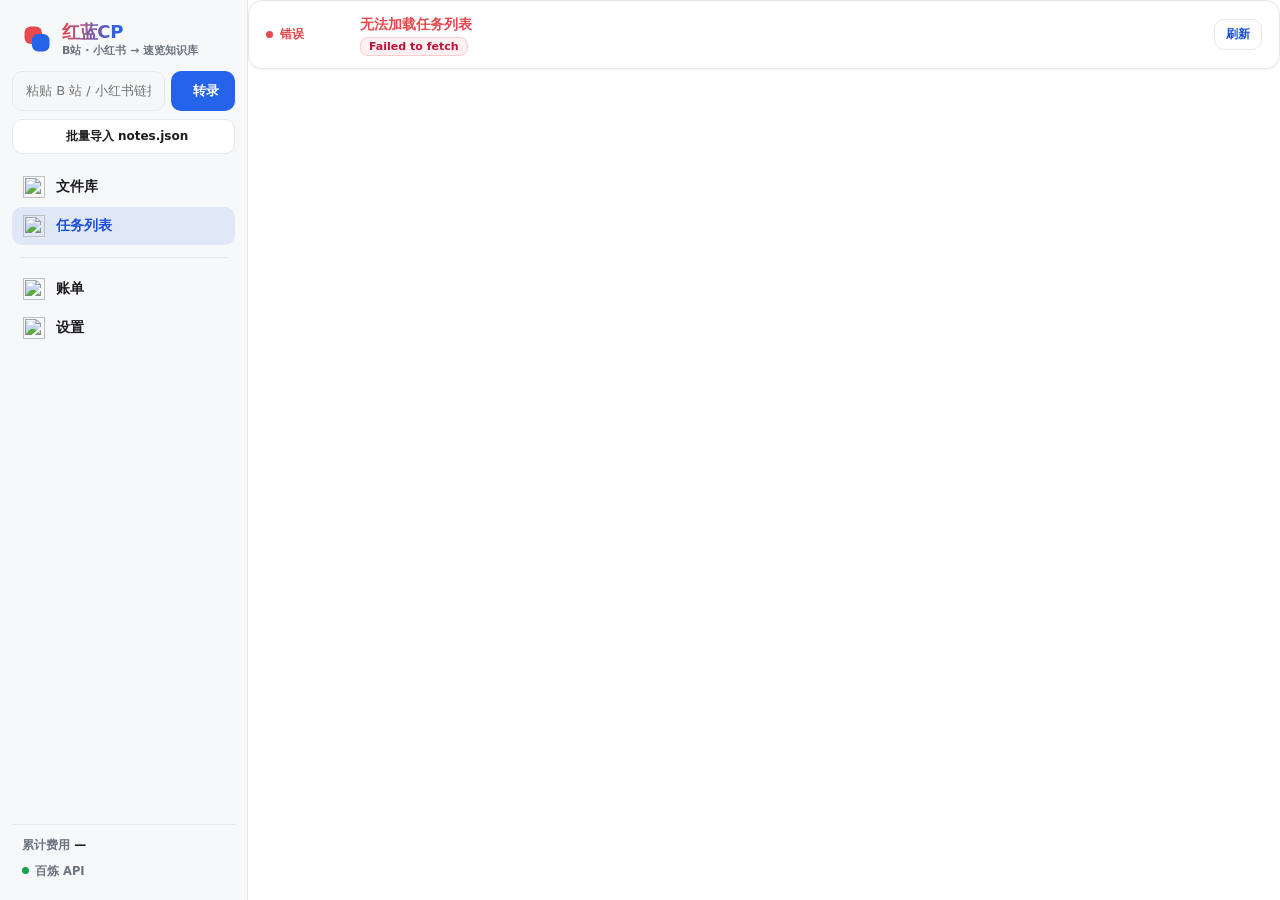
==== commit df153385: "feat(desktop): 对齐 WebUI 四项 + 渐进加载 + 导出修复 + 红蓝 logo/app 图标 - 任务页状态筛选 chip（全部/处理中/完成/失败 + 计数，纳入防闪烁 sig" ====
--- a/desktop/frontend/index.html
+++ b/desktop/frontend/index.html
@@ -6,14 +6,27 @@
 <title>Red Blue CP · 桌面</title>
 <link href="https://fonts.bunny.net/css?family=plus-jakarta-sans:500,600,700,800" rel="stylesheet">
 <script src="https://unpkg.com/lucide@latest"></script>
+<!-- 整篇连贯阅读视图的 markdown 渲染（与 WebUI detail 同版本） -->
+<script src="https://cdn.jsdelivr.net/npm/marked@12.0.2/marked.min.js"></script>
+<script src="https://cdn.jsdelivr.net/npm/dompurify@3.1.6/dist/purify.min.js"></script>
 <link rel="stylesheet" href="styles.css">
 </head>
 <body>
 
 <aside class="sidebar">
-  <div class="brand"><h1><span class="g">红蓝CP</span></h1><div class="tag">B站 · 小红书 → 速览知识库</div></div>
+  <div class="brand">
+    <svg class="logo-mark" width="30" height="30" viewBox="0 0 36 36" fill="none" aria-hidden="true">
+      <rect x="3" y="3" width="21" height="21" rx="7.5" fill="#e5484d"/>
+      <rect x="12" y="12" width="21" height="21" rx="7.5" fill="#2563eb"/>
+    </svg>
+    <div class="brand-text"><h1><span class="g">红蓝CP</span></h1><div class="tag">B站 · 小红书 → 速览知识库</div></div>
+  </div>
   <div class="newblock">
-    <div class="url-row"><input placeholder="粘贴单篇分享链接…"><button class="btn-primary"><i data-lucide="sparkles"></i>转录</button></div>
+    <form class="url-row" id="url-form">
+      <input id="url-input" autocomplete="off" placeholder="粘贴 B 站 / 小红书链接，或整段分享文案，回车转录">
+      <button class="btn-primary" type="submit"><i data-lucide="sparkles"></i>转录</button>
+    </form>
+    <div class="submit-hint" id="submit-hint"></div>
     <button class="btn-soft"><i data-lucide="file-json-2"></i>批量导入 notes.json</button>
     <div id="compose-mount"></div>
   </div>
--- a/desktop/frontend/styles.css
+++ b/desktop/frontend/styles.css
@@ -15,15 +15,17 @@
 
 /* ====== sidebar ====== */
 .sidebar{ width:248px; flex:0 0 248px; height:100%; background:rgba(247,248,250,.86); backdrop-filter:saturate(1.3) blur(20px); border-right:1px solid var(--line); display:flex; flex-direction:column; padding:16px 12px; }
-.brand{ padding:6px 10px 14px; display:flex; flex-direction:column; }
+.brand{ padding:6px 10px 14px; display:flex; align-items:center; gap:10px; }
+.brand .logo-mark{ flex-shrink:0; }
+.brand-text{ display:flex; flex-direction:column; line-height:1.1; min-width:0; }
 .brand h1{ margin:0; font-size:18px; font-weight:800; letter-spacing:-.02em; }
 .brand h1 .g{ background:linear-gradient(96deg,var(--rb-red) 0%,var(--rb-blue) 92%); -webkit-background-clip:text; background-clip:text; color:transparent; }
 .brand .tag{ font-size:11px; color:var(--muted); font-weight:600; margin-top:3px; }
 .newblock{ margin-bottom:14px; }
 .url-row{ display:flex; gap:6px; }
-.url-row input{ flex:1; min-width:0; border:1px solid var(--line); border-radius:var(--r-btn); padding:8px 11px; font-family:inherit; font-size:12.5px; background:var(--bg); color:var(--text); }
-.url-row input:focus{ outline:none; border-color:var(--rb-blue); box-shadow:0 0 0 3px rgba(37,99,235,.12); }
-.btn-primary{ display:inline-flex; align-items:center; gap:6px; background:var(--rb-blue); color:#fff; border:0; border-radius:var(--r-btn); padding:8px 13px; font-size:12.5px; font-weight:700; cursor:pointer; font-family:inherit; transition:filter .15s,transform .04s; white-space:nowrap; }
+.url-row input{ flex:1; min-width:0; min-height:40px; border:1px solid var(--line); border-radius:var(--r-btn); padding:0 13px; font-family:inherit; font-size:13px; background:var(--soft); color:var(--text); transition:background .15s,border-color .15s,box-shadow .15s; }
+.url-row input:focus{ outline:none; border-color:var(--rb-blue); background:var(--bg); box-shadow:0 0 0 3px rgba(37,99,235,.12); }
+.btn-primary{ display:inline-flex; align-items:center; justify-content:center; gap:6px; min-height:40px; background:var(--rb-blue); color:#fff; border:0; border-radius:var(--r-btn); padding:0 16px; font-size:13px; font-weight:700; cursor:pointer; font-family:inherit; transition:filter .15s,transform .04s; white-space:nowrap; }
 .btn-primary:hover{ filter:brightness(1.05); } .btn-primary:active{ transform:translateY(1px); }
 .btn-soft{ display:flex; align-items:center; justify-content:center; gap:7px; width:100%; margin-top:8px; background:var(--bg); color:var(--text); border:1px solid var(--line); border-radius:var(--r-btn); padding:8px; font-size:12px; font-weight:600; cursor:pointer; font-family:inherit; transition:background .15s; }
 .btn-soft:hover{ background:var(--soft-2); }
@@ -48,6 +50,9 @@
 /* ====== main ====== */
 .main{ flex:1; height:100%; overflow:hidden; display:flex; flex-direction:column; background:var(--bg); }
 .screen{ display:none; flex:1; min-height:0; flex-direction:column; } .screen.active{ display:flex; }
+/* 模块挂载点：填满屏幕并作为滚动容器（修真窗口内容超高时无法上下滚）。
+   library/usage/settings 内部还有 .page-body，此处作为外层兜底滚动，对无 page-body 的 jobs/reader/compose 同样生效。 */
+.screen-mount{ flex:1; min-height:0; display:flex; flex-direction:column; overflow-y:auto; }
 .page-head{ padding:20px 26px 12px; display:flex; align-items:center; gap:12px; }
 .page-head h2{ margin:0; font-size:19px; font-weight:800; letter-spacing:-.01em; }
 .page-head .sub{ font-size:12.5px; color:var(--muted); font-weight:600; }
@@ -75,7 +80,10 @@
 .lib-grid.list{ display:flex; flex-direction:column; gap:7px; }
 .lib-card{ background:var(--bg); border:1px solid var(--line); border-radius:var(--r-card); box-shadow:var(--shadow-sm); overflow:hidden; cursor:pointer; transition:box-shadow .15s,transform .06s,border-color .15s; }
 .lib-card:hover{ box-shadow:var(--shadow-md); transform:translateY(-2px); border-color:#dfe2ea; }
-.lib-cover{ height:92px; background:linear-gradient(120deg,var(--soft-2),#e6e9f1); display:flex; align-items:center; justify-content:center; color:var(--faint); }
+.lib-cover{ position:relative; overflow:hidden; height:92px; background:linear-gradient(120deg,var(--soft-2),#e6e9f1); display:flex; align-items:center; justify-content:center; color:var(--faint); font-size:30px; font-weight:800; }
+.lib-cover .cover-ch{ color:rgba(0,0,0,.28); user-select:none; }
+.lib-thumb{ position:absolute; inset:0; width:100%; height:100%; object-fit:cover; opacity:0; transition:opacity .25s; }
+.lib-thumb.loaded{ opacity:1; }
 .lib-cover svg.lu{ width:26px; height:26px; }
 .lib-meta{ padding:11px 13px; }
 .plat{ display:inline-flex; align-items:center; gap:4px; font-size:10.5px; font-weight:800; padding:2px 8px; border-radius:var(--r-pill); }
@@ -175,6 +183,17 @@
 .cost-row .tm{ display:flex; gap:6px; flex-wrap:wrap; }
 .tmchip{ font-size:10.5px; font-weight:700; color:var(--muted); background:var(--soft); border:1px solid var(--line); border-radius:var(--r-pill); padding:1px 8px; }
 .cost-row .ca{ font-size:13px; font-weight:800; width:60px; text-align:right; }
+/* 逐篇明细表格（可按费用 / 时间排序） */
+.bill-table{ width:100%; border-collapse:collapse; font-size:13px; }
+.bill-table th{ text-align:left; font-size:11.5px; font-weight:700; color:var(--muted); padding:8px 10px; border-bottom:1px solid var(--line); white-space:nowrap; }
+.bill-table th.sortable{ cursor:pointer; user-select:none; }
+.bill-table th.sortable:hover{ color:var(--rb-blue-strong); }
+.bill-table td{ padding:9px 10px; border-bottom:1px solid var(--soft-2); vertical-align:middle; }
+.bill-table tbody tr:hover{ background:var(--soft); }
+.bill-table .bill-title{ font-weight:600; max-width:300px; overflow:hidden; text-overflow:ellipsis; white-space:nowrap; }
+.bill-table .bill-chips{ display:flex; gap:5px; flex-wrap:wrap; }
+.bill-table .bill-cost{ font-weight:800; text-align:right; white-space:nowrap; }
+.bill-table .bill-time{ color:var(--muted); font-weight:600; white-space:nowrap; text-align:right; }
 .diag-note{ background:var(--soft); border:1px solid var(--line); border-radius:var(--r-sm); padding:11px 14px; font-size:12px; color:var(--muted); font-weight:600; display:flex; gap:9px; align-items:flex-start; line-height:1.6; }
 .diag-note svg.lu{ color:var(--rb-blue); margin-top:1px; flex:0 0 16px; }
 
@@ -187,3 +206,71 @@
 .or{ text-align:center; font-size:11.5px; color:var(--faint); margin:11px 0; }
 .acts{ display:flex; gap:10px; justify-content:flex-end; margin-top:16px; }
 
+
+/* ===== 0.6 桌面端补强：筛选 / 状态态 / 输入提示 / 整篇阅读 / 缩略图 ===== */
+
+/* 任务状态筛选 chip（对齐 WebUI） */
+.filters{ display:flex; gap:8px; flex-wrap:wrap; margin:2px 0 14px; }
+.filter-chip{ display:inline-flex; align-items:center; gap:6px; font-size:12px; font-weight:700; padding:6px 12px; border-radius:var(--r-pill); border:1px solid var(--line); background:var(--bg); color:var(--muted); cursor:pointer; transition:background .12s,color .12s,border-color .12s; }
+.filter-chip:hover{ background:var(--soft); }
+.filter-chip.on{ background:var(--text); color:#fff; border-color:var(--text); }
+.filter-chip .cnt{ font-size:11px; font-weight:800; opacity:.7; }
+.filter-chip .dot{ width:7px; height:7px; border-radius:50%; }
+
+/* 空态 / 加载态（带 spinner） */
+.empty{ padding:48px 0; text-align:center; color:var(--muted); font-weight:600; font-size:13px; }
+.loading{ display:flex; align-items:center; justify-content:center; gap:10px; padding:48px 0; color:var(--muted); font-weight:600; font-size:13px; }
+.spinner{ width:15px; height:15px; border:2px solid var(--soft-2); border-top-color:var(--rb-blue); border-radius:50%; display:inline-block; animation:rbspin .7s linear infinite; }
+@keyframes rbspin{ to{ transform:rotate(360deg); } }
+@media (prefers-reduced-motion: reduce){ .spinner{ animation-duration:1.6s; } }
+
+/* 转录输入区的平台实时检测提示 */
+.submit-hint{ font-size:11.5px; font-weight:600; margin-top:6px; min-height:0; line-height:1.5; }
+.submit-hint:empty{ display:none; }
+.submit-hint.ok{ color:var(--rb-green); }
+.submit-hint.warn{ color:var(--rb-amber); }
+.submit-hint .plat{ margin-right:4px; }
+
+/* 批次卡片：标题 + 进度文案分列（对齐 WebUI batch-head） */
+.batch-head{ display:flex; align-items:baseline; justify-content:space-between; gap:10px; }
+.batch-prog-text{ font-size:12px; color:var(--muted); font-weight:700; white-space:nowrap; flex:0 0 auto; }
+.batch .counts{ display:flex; align-items:center; gap:6px; flex-wrap:wrap; }
+.batch .counts .sep{ color:var(--faint); }
+
+/* 整篇连贯阅读：markdown 渲染体 */
+.markdown-body{ max-width:760px; margin:0 auto; padding:8px 24px 32px; font-size:15px; line-height:1.85; color:var(--text); }
+.markdown-body h1,.markdown-body h2,.markdown-body h3{ font-weight:800; line-height:1.35; margin:1.4em 0 .6em; }
+.markdown-body h1{ font-size:1.5em; } .markdown-body h2{ font-size:1.28em; } .markdown-body h3{ font-size:1.12em; }
+.markdown-body p{ margin:.7em 0; }
+.markdown-body ul,.markdown-body ol{ margin:.6em 0; padding-left:1.5em; }
+.markdown-body li{ margin:.25em 0; }
+.markdown-body a{ color:var(--rb-blue); text-decoration:underline; }
+.markdown-body img{ max-width:100%; height:auto; border-radius:8px; }
+.markdown-body blockquote{ margin:.8em 0; padding:.4em 1em; border-left:3px solid var(--line); color:var(--muted); background:var(--soft); border-radius:0 6px 6px 0; }
+.markdown-body code{ background:var(--soft-2); border-radius:4px; padding:1px 5px; font-size:.9em; }
+.markdown-body pre{ background:var(--soft-2); border-radius:8px; padding:12px 14px; overflow:auto; }
+.markdown-body pre code{ background:none; padding:0; }
+.markdown-body hr{ border:0; border-top:1px solid var(--line); margin:1.4em 0; }
+.markdown-body table{ border-collapse:collapse; width:100%; margin:.8em 0; font-size:.95em; }
+.markdown-body th,.markdown-body td{ border:1px solid var(--line); padding:6px 10px; text-align:left; }
+
+/* 占位/加载/错误文本（reader、settings、markdown 视图等共用，之前漏定义） */
+.placeholder{ padding:48px 16px; text-align:center; color:var(--muted); font-weight:600; font-size:13px; }
+
+/* 批量导入表单（compose.js 注入到 .modal-mount） */
+.batch-import{ display:flex; flex-direction:column; gap:10px; }
+.batch-label{ font-size:12px; font-weight:700; color:var(--text); }
+.batch-file{ width:100%; padding:9px 12px; border:1px solid var(--line); border-radius:var(--r-btn); font-family:inherit; font-size:13px; background:var(--bg); color:var(--text); cursor:pointer; }
+.batch-textarea{ width:100%; padding:9px 12px; border:1px solid var(--line); border-radius:var(--r-btn); font-family:inherit; font-size:13px; background:var(--bg); color:var(--text); resize:vertical; }
+.batch-file:focus,.batch-textarea:focus{ outline:none; border-color:var(--rb-blue); box-shadow:0 0 0 3px rgba(37,99,235,.12); }
+.batch-result{ font-size:12.5px; color:var(--muted); margin-top:4px; }
+
+/* compose 状态提示（成功/警告/错误） */
+.compose-msg{ padding:10px 13px; border-radius:var(--r-sm); font-size:12.5px; font-weight:600; margin-top:8px; line-height:1.6; }
+.compose-msg.compose-ok{ background:rgba(22,163,74,.1); color:var(--rb-green); }
+.compose-msg.compose-warn{ background:rgba(217,130,26,.1); color:#9a5a00; }
+.compose-msg.compose-error{ background:rgba(229,72,77,.1); color:var(--rb-red-strong); }
+
+/* 早期转录（无速览数据）回退阅读的提示条 */
+.md-fallback-banner{ max-width:760px; margin:0 auto 14px; padding:10px 14px; border-radius:var(--r-sm); background:rgba(217,130,26,.12); color:#9a5a00; font-size:13px; line-height:1.6; font-weight:600; }
+.md-fallback-bar{ max-width:760px; margin:0 auto 8px; display:flex; justify-content:flex-end; }
